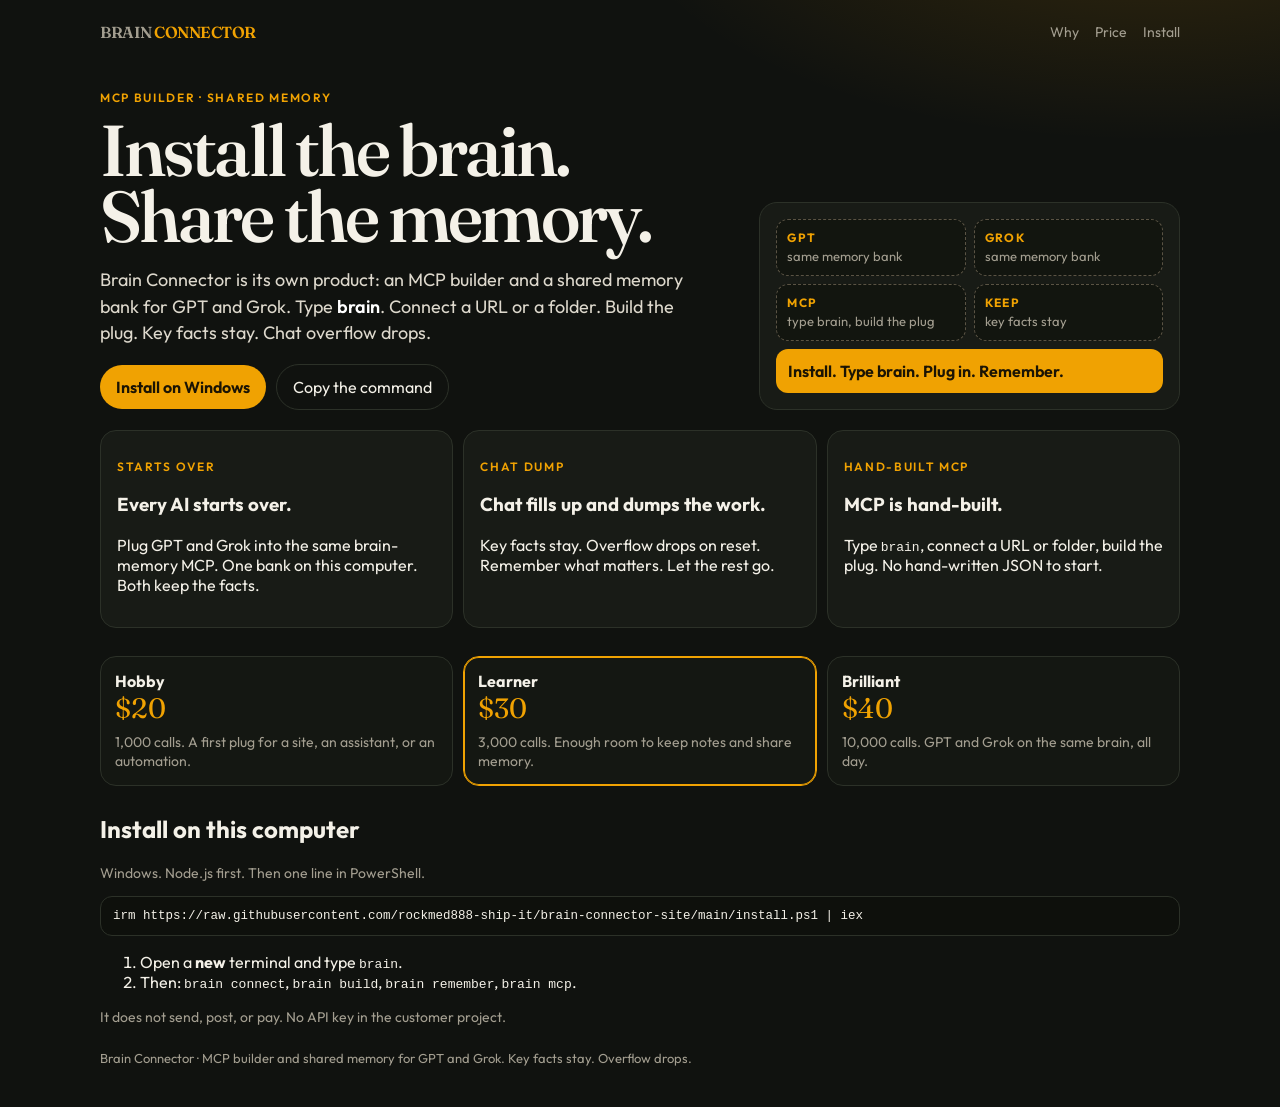
==== index.html @ f5c4e043 "Brain Connector public site and Windows install." ====
<!doctype html>
<html lang="en">
<head>
  <meta charset="utf-8">
  <meta name="viewport" content="width=device-width, initial-scale=1">
  <title>Brain Connector</title>
  <meta name="description" content="MCP builder and shared memory bank for GPT and Grok. Install the brain. Share the memory.">
  <link rel="preconnect" href="https://fonts.googleapis.com">
  <link rel="preconnect" href="https://fonts.gstatic.com" crossorigin>
  <link href="https://fonts.googleapis.com/css2?family=Fraunces:opsz,wght@9..144,560;9..144,650&family=Outfit:wght@400;600&display=swap" rel="stylesheet">
  <link rel="stylesheet" href="styles.css">
  <link rel="icon" href="favicon.svg">
</head>
<body>
  <div class="wrap">
    <header class="top">
      <a class="mark" href="index.html">BRAIN <span>CONNECTOR</span></a>
      <nav>
        <a href="#pain">Why</a>
        <a href="#price">Price</a>
        <a href="download.html">Install</a>
      </nav>
    </header>

    <section class="hero">
      <div>
        <p class="eyebrow">MCP builder · shared memory</p>
        <h1>Install the brain. Share the memory.</h1>
        <p class="lede">Brain Connector is its own product: an MCP builder and a shared memory bank for GPT and Grok. Type <strong>brain</strong>. Connect a URL or a folder. Build the plug. Key facts stay. Chat overflow drops.</p>
        <div class="row">
          <a class="primary" href="download.html">Install on Windows</a>
          <a class="ghost" href="#install">Copy the command</a>
        </div>
      </div>
      <div class="socket" aria-hidden="true">
        <div class="pins">
          <div class="pin"><b>GPT</b><span>same memory bank</span></div>
          <div class="pin"><b>GROK</b><span>same memory bank</span></div>
          <div class="pin"><b>MCP</b><span>type brain, build the plug</span></div>
          <div class="pin"><b>KEEP</b><span>key facts stay</span></div>
        </div>
        <div class="brain-block">Install. Type brain. Plug in. Remember.</div>
      </div>
    </section>

    <section id="pain" class="hands">
      <article>
        <p class="eyebrow">Starts over</p>
        <h3>Every AI starts over.</h3>
        <p>Plug GPT and Grok into the same brain-memory MCP. One bank on this computer. Both keep the facts.</p>
      </article>
      <article>
        <p class="eyebrow">Chat dump</p>
        <h3>Chat fills up and dumps the work.</h3>
        <p>Key facts stay. Overflow drops on reset. Remember what matters. Let the rest go.</p>
      </article>
      <article>
        <p class="eyebrow">Hand-built MCP</p>
        <h3>MCP is hand-built.</h3>
        <p>Type <code>brain</code>, connect a URL or folder, build the plug. No hand-written JSON to start.</p>
      </article>
    </section>

    <section id="price" class="sockets">
      <div class="choice">
        <b>Hobby</b>
        <div class="price">$20</div>
        <p>1,000 calls. A first plug for a site, an assistant, or an automation.</p>
      </div>
      <div class="choice on">
        <b>Learner</b>
        <div class="price">$30</div>
        <p>3,000 calls. Enough room to keep notes and share memory.</p>
      </div>
      <div class="choice">
        <b>Brilliant</b>
        <div class="price">$40</div>
        <p>10,000 calls. GPT and Grok on the same brain, all day.</p>
      </div>
    </section>

    <section id="install" class="builder">
      <h2>Install on this computer</h2>
      <p class="note">Windows. Node.js first. Then one line in PowerShell.</p>
      <pre>irm https://raw.githubusercontent.com/rockmed888-ship-it/brain-connector-site/main/install.ps1 | iex</pre>
      <ol>
        <li>Open a <strong>new</strong> terminal and type <code>brain</code>.</li>
        <li>Then: <code>brain connect</code>, <code>brain build</code>, <code>brain remember</code>, <code>brain mcp</code>.</li>
      </ol>
      <p class="note">It does not send, post, or pay. No API key in the customer project.</p>
    </section>

    <footer>Brain Connector · MCP builder and shared memory for GPT and Grok. Key facts stay. Overflow drops.</footer>
  </div>
</body>
</html>
---- styles.css ----
:root {
  --bg: #10120f;
  --paper: #181b16;
  --ink: #f4f1e8;
  --muted: #a39e90;
  --pin: #f0a202;
  --pin-ink: #1b1404;
  --line: #2c3128;
  --good: #c6f08a;
  color-scheme: dark;
}

* { box-sizing: border-box; }
html, body { margin: 0; padding: 0; }
body {
  background:
    radial-gradient(900px 420px at 90% -10%, rgba(240, 162, 2, 0.16), transparent 60%),
    var(--bg);
  color: var(--ink);
  font-family: "Outfit", "Segoe UI", sans-serif;
  min-height: 100vh;
}

a { color: var(--pin); }
button, input, textarea, select { font: inherit; color: inherit; }

.wrap { width: min(1080px, calc(100% - 32px)); margin: 0 auto; }

header.top {
  display: flex;
  justify-content: space-between;
  align-items: center;
  padding: 22px 0 8px;
}
.mark { font-family: "Fraunces", Georgia, serif; font-weight: 600; letter-spacing: -0.03em; }
.mark span { color: var(--pin); }
.top nav { display: flex; gap: 16px; color: var(--muted); font-size: 14px; }
.top a { color: var(--muted); text-decoration: none; }

.hero { display: grid; grid-template-columns: 1.2fr 0.8fr; gap: 28px; padding: 28px 0 10px; align-items: end; }
h1 { font-family: "Fraunces", Georgia, serif; font-weight: 560; font-size: clamp(40px, 6vw, 72px); line-height: 0.92; letter-spacing: -0.04em; margin: 0 0 16px; }
.lede { font-size: 18px; line-height: 1.45; max-width: 38rem; color: #ddd8cc; }
.lede strong { color: white; font-weight: 600; }

.socket {
  background: var(--paper);
  border: 1px solid var(--line);
  border-radius: 18px;
  padding: 16px;
}
.pins { display: grid; grid-template-columns: 1fr 1fr; gap: 8px; }
.pin {
  border: 1px dashed #5a5344;
  border-radius: 12px;
  padding: 10px;
  background: #12150f;
}
.pin b { display: block; color: var(--pin); font-size: 12px; letter-spacing: 0.12em; }
.pin span { color: var(--muted); font-size: 13px; }
.brain-block { margin-top: 8px; background: var(--pin); color: var(--pin-ink); border-radius: 12px; padding: 12px; font-weight: 650; }

.sockets { display: grid; grid-template-columns: repeat(3, 1fr); gap: 10px; margin: 28px 0; }
.choice {
  text-align: left;
  background: #141712;
  border: 1px solid var(--line);
  border-radius: 16px;
  padding: 14px;
  cursor: pointer;
}
.choice.on { border-color: var(--pin); box-shadow: inset 0 0 0 1px var(--pin); }
.choice .price { color: var(--pin); font-family: "Fraunces", Georgia, serif; font-size: 28px; }
.choice p { color: var(--muted); margin: 8px 0 0; font-size: 14px; line-height: 1.35; }

form.builder, .result {
  background: var(--paper);
  border: 1px solid var(--line);
  border-radius: 20px;
  padding: 18px;
  margin-bottom: 28px;
}
label { display: block; margin: 12px 0; }
label span { display: block; font-size: 13px; color: var(--muted); margin-bottom: 6px; }
input, textarea, select {
  width: 100%;
  background: #0e100c;
  border: 1px solid var(--line);
  border-radius: 12px;
  padding: 10px 12px;
}
textarea { min-height: 160px; resize: vertical; }
.row { display: flex; gap: 10px; flex-wrap: wrap; align-items: center; }
button.primary, button.ghost {
  border-radius: 999px;
  padding: 12px 16px;
  cursor: pointer;
  border: 0;
}
button.primary, a.primary { background: var(--pin); color: var(--pin-ink); font-weight: 650; text-decoration: none; }
button.ghost, a.ghost { background: transparent; border: 1px solid var(--line); color: var(--ink); text-decoration: none; }
a.primary, a.ghost { display: inline-block; border-radius: 999px; padding: 12px 16px; }
button:disabled { opacity: 0.5; cursor: wait; }
.note { color: var(--muted); font-size: 14px; }
.err { color: #ffb4a8; }
.ok { color: var(--good); }

pre {
  white-space: pre-wrap;
  word-break: break-word;
  background: #0e100c;
  border-radius: 12px;
  padding: 12px;
  border: 1px solid var(--line);
  font-family: "IBM Plex Mono", ui-monospace, monospace;
  font-size: 12.5px;
}
.try { display: flex; gap: 8px; }
.try input { flex: 1; }
.answer { margin-top: 10px; }

.proof, .hands { margin: 10px 0 28px; }
.eyebrow { color: var(--pin); letter-spacing: 0.14em; text-transform: uppercase; font-size: 12px; font-weight: 600; }
.hands { display: grid; grid-template-columns: repeat(3, 1fr); gap: 10px; }
.hands article, .card {
  background: var(--paper);
  border: 1px solid var(--line);
  border-radius: 16px;
  padding: 16px;
}
.wall { display: grid; gap: 10px; }
.card .live { color: var(--good); font-size: 12px; letter-spacing: 0.08em; text-transform: uppercase; }
.ad {
  background: #0e100c;
  border-radius: 16px;
  padding: 16px;
  border: 1px solid var(--line);
  margin: 10px 0;
}
footer { color: var(--muted); font-size: 13px; padding: 10px 0 40px; }

@media (max-width: 800px) {
  .hero, .sockets, .hands { grid-template-columns: 1fr; }
  .top nav { display: none; }
}
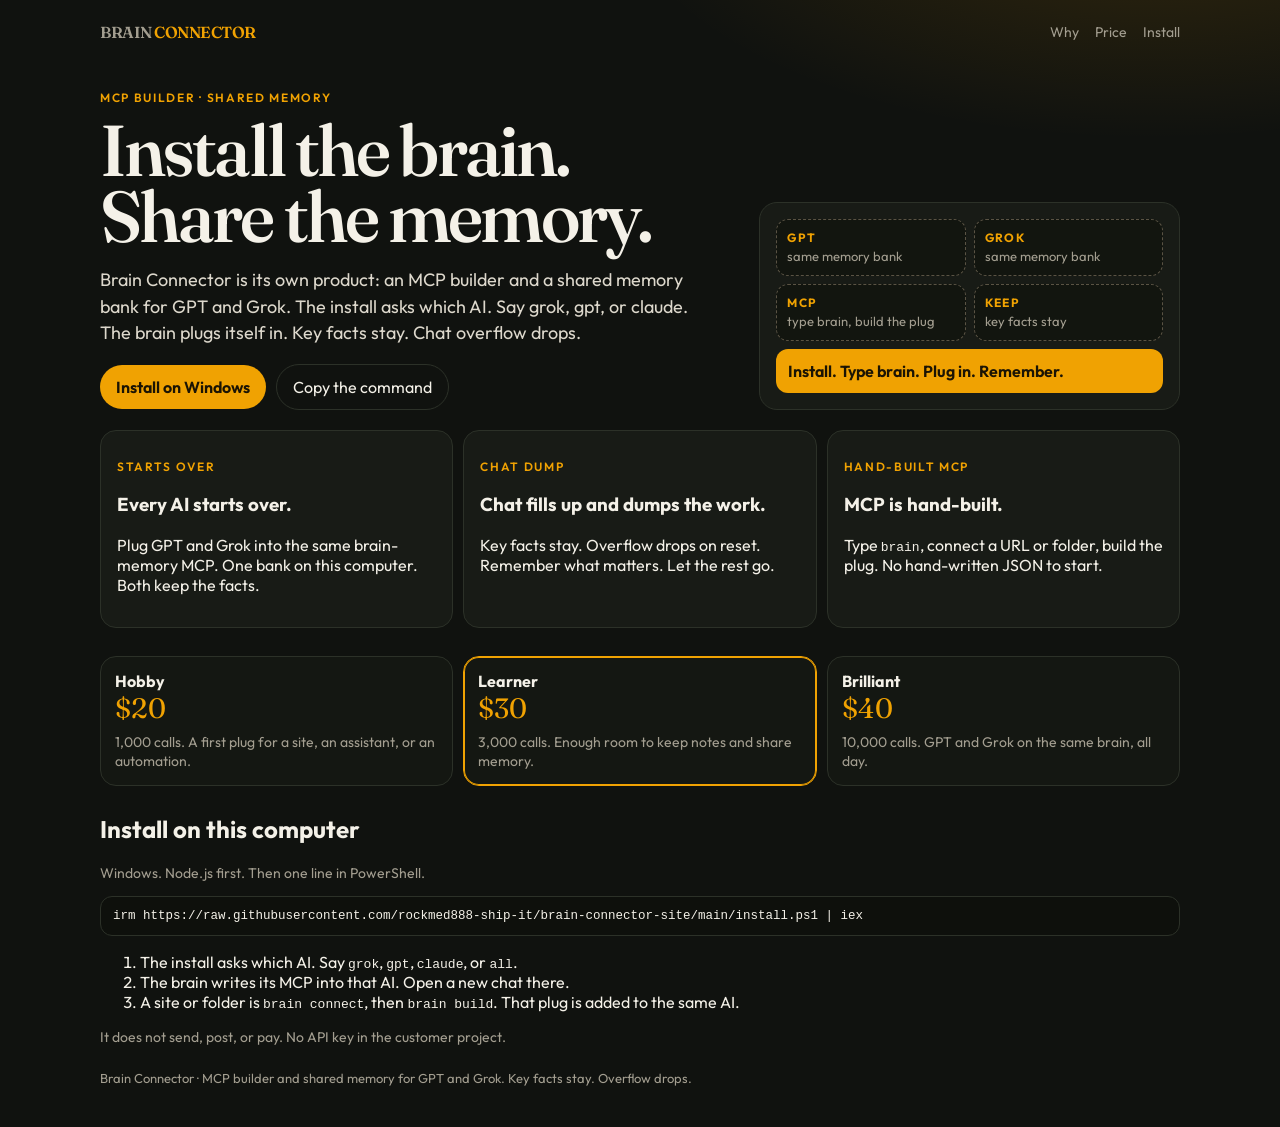
==== commit 83b3c9bd: "Ask which AI on install and plug the brain in. The install asks for grok, gpt, claude, or all, then " ====
--- a/index.html
+++ b/index.html
@@ -26,7 +26,7 @@
       <div>
         <p class="eyebrow">MCP builder · shared memory</p>
         <h1>Install the brain. Share the memory.</h1>
-        <p class="lede">Brain Connector is its own product: an MCP builder and a shared memory bank for GPT and Grok. Type <strong>brain</strong>. Connect a URL or a folder. Build the plug. Key facts stay. Chat overflow drops.</p>
+        <p class="lede">Brain Connector is its own product: an MCP builder and a shared memory bank for GPT and Grok. The install asks which AI. Say grok, gpt, or claude. The brain plugs itself in. Key facts stay. Chat overflow drops.</p>
         <div class="row">
           <a class="primary" href="download.html">Install on Windows</a>
           <a class="ghost" href="#install">Copy the command</a>
@@ -84,8 +84,9 @@
       <p class="note">Windows. Node.js first. Then one line in PowerShell.</p>
       <pre>irm https://raw.githubusercontent.com/rockmed888-ship-it/brain-connector-site/main/install.ps1 | iex</pre>
       <ol>
-        <li>Open a <strong>new</strong> terminal and type <code>brain</code>.</li>
-        <li>Then: <code>brain connect</code>, <code>brain build</code>, <code>brain remember</code>, <code>brain mcp</code>.</li>
+        <li>The install asks which AI. Say <code>grok</code>, <code>gpt</code>, <code>claude</code>, or <code>all</code>.</li>
+        <li>The brain writes its MCP into that AI. Open a new chat there.</li>
+        <li>A site or folder is <code>brain connect</code>, then <code>brain build</code>. That plug is added to the same AI.</li>
       </ol>
       <p class="note">It does not send, post, or pay. No API key in the customer project.</p>
     </section>
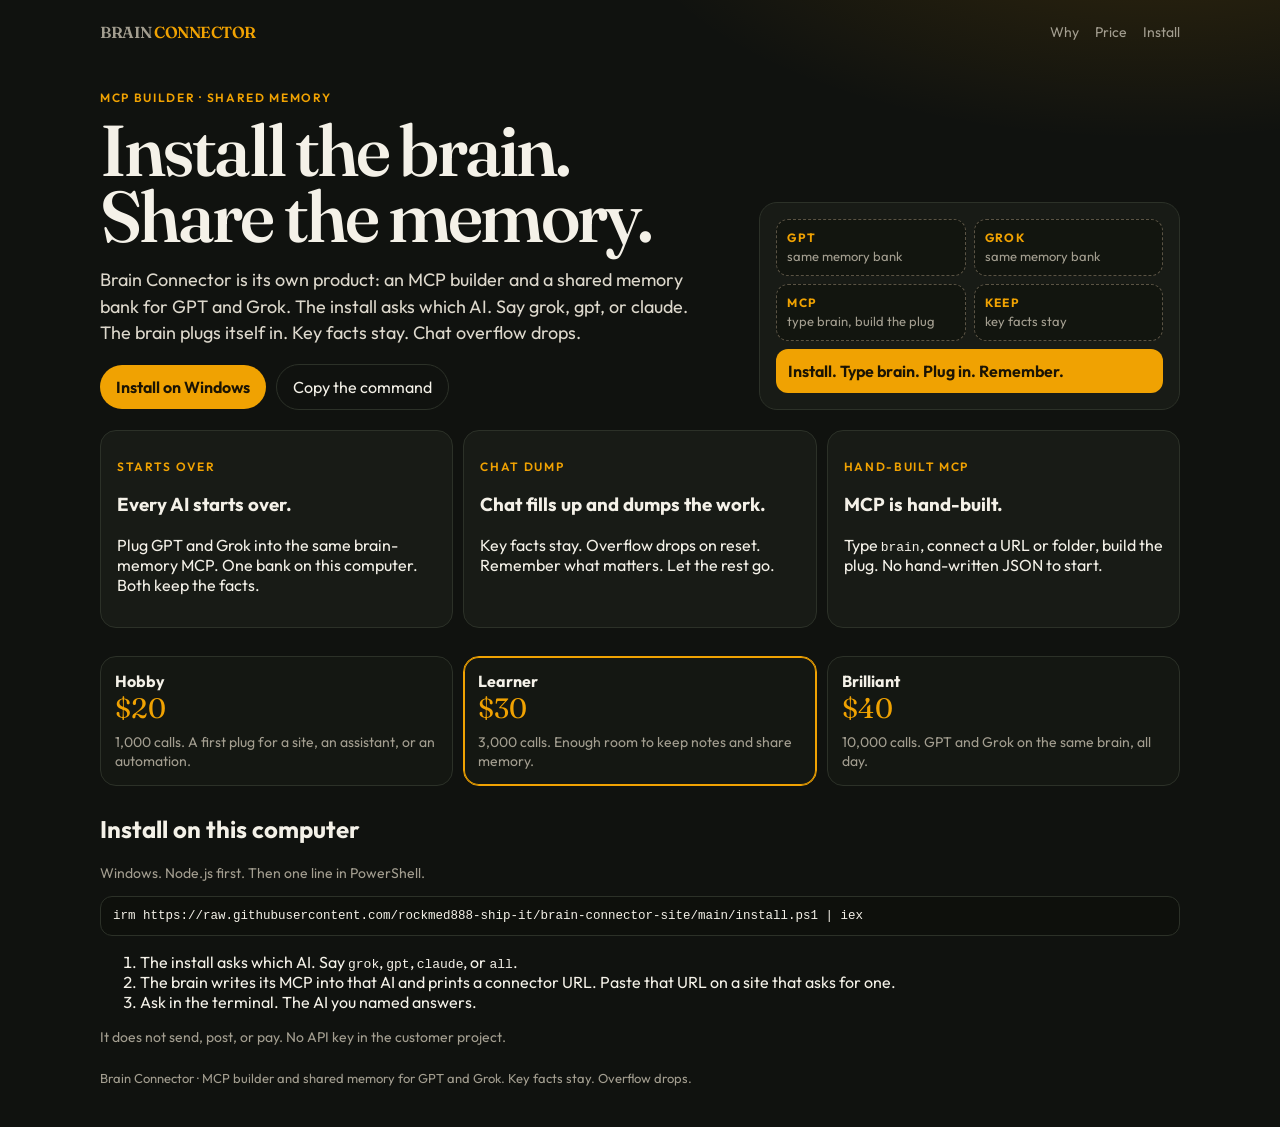
==== commit 6a0e31c8: "Give the brain a pasteable connector URL and terminal answers. Plug prints http://127.0.0.1:8794/mcp" ====
--- a/index.html
+++ b/index.html
@@ -85,8 +85,8 @@
       <pre>irm https://raw.githubusercontent.com/rockmed888-ship-it/brain-connector-site/main/install.ps1 | iex</pre>
       <ol>
         <li>The install asks which AI. Say <code>grok</code>, <code>gpt</code>, <code>claude</code>, or <code>all</code>.</li>
-        <li>The brain writes its MCP into that AI. Open a new chat there.</li>
-        <li>A site or folder is <code>brain connect</code>, then <code>brain build</code>. That plug is added to the same AI.</li>
+        <li>The brain writes its MCP into that AI and prints a connector URL. Paste that URL on a site that asks for one.</li>
+        <li>Ask in the terminal. The AI you named answers.</li>
       </ol>
       <p class="note">It does not send, post, or pay. No API key in the customer project.</p>
     </section>
